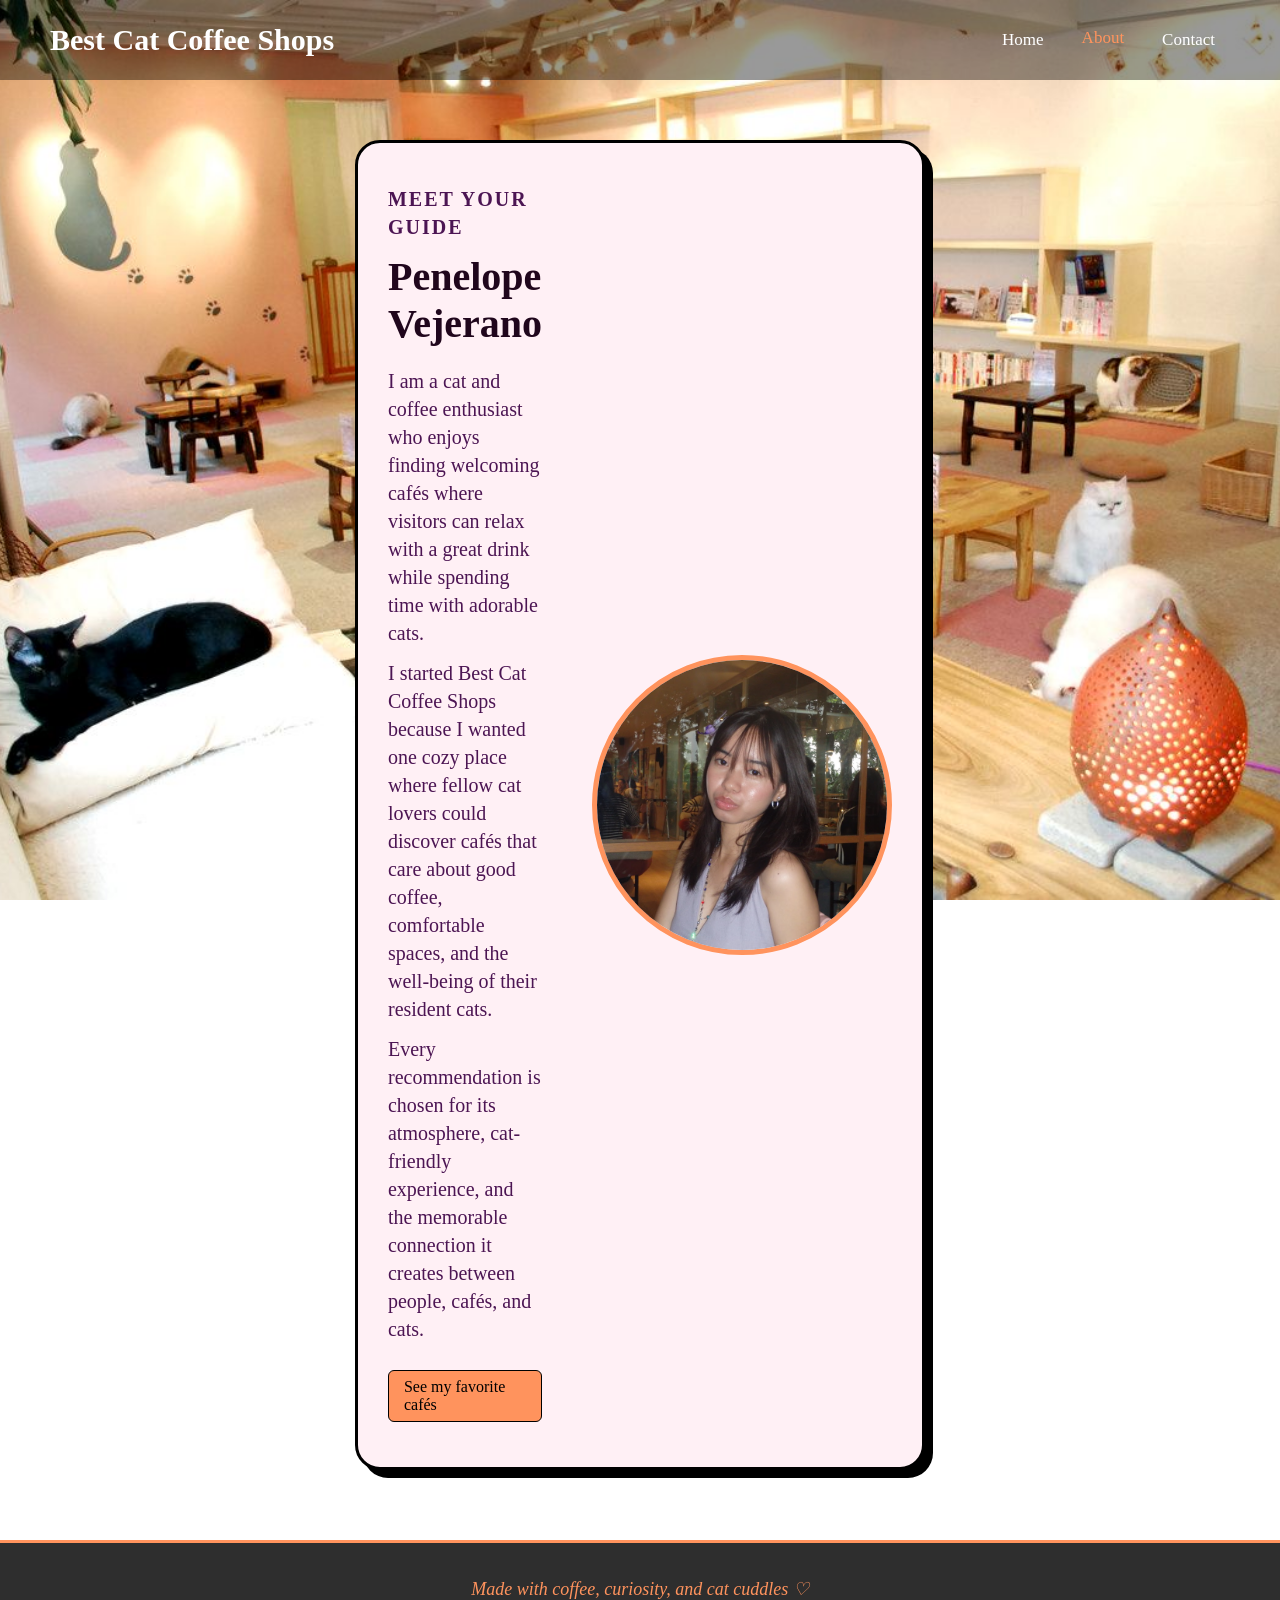
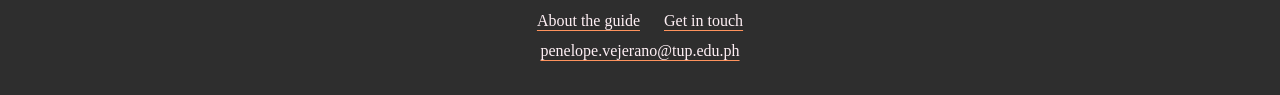
==== about.html @ e50bea82 "Sync all changes from the remote repository to the local repository. This commit includes the additi" ====
<!doctype html>
<html lang="en">
<head>
  <meta charset="UTF-8">
  <meta name="viewport" content="width=device-width, initial-scale=1.0">
  <title>About | Best Cat Coffee Shops</title>
  <link rel="stylesheet" href="style.css">
</head>

<body class="about-page">
  <header class="header">
    <h1 class="logo">Best Cat Coffee Shops</h1>
    <nav class="nav-buttons">
      <ul>
        <li><a href="index.html">Home</a></li>
        <li><a href="about.html" aria-current="page">About</a></li>
        <li><a href="contact.html">Contact</a></li>
      </ul>
    </nav>
  </header>

  <main class="page-content">
    <section class="owner-section about-card">
      <div class="about-copy">
        <p class="eyebrow">MEET YOUR GUIDE</p>
        <h2>Penelope Vejerano</h2>
        <p>
          I am a cat and coffee enthusiast who enjoys finding welcoming cafés
          where visitors can relax with a great drink while spending time with adorable cats.
        </p>
        <p>
          I started Best Cat Coffee Shops because I wanted one cozy place where fellow
          cat lovers could discover cafés that care about good coffee, comfortable spaces,
          and the well-being of their resident cats.
        </p>
        <p>
          Every recommendation is chosen for its atmosphere, cat-friendly experience,
          and the memorable connection it creates between people, cafés, and cats.
        </p>
        <a href="coffeeshops.html" class="recommendations-btn page-button">See my favorite cafés</a>
      </div>

      <img
        src="assets/pen.png"
        alt="Penelope Vejerano, the creator and curator of Best Cat Coffee Shops"
      >
    </section>
  </main>

  <footer class="site-footer">
    <p class="footer-note">Made with coffee, curiosity, and cat cuddles ♡</p>
    <div class="footer-links">
      <a href="about.html">About the guide</a>
      <a href="contact.html">Get in touch</a>
    </div>
    <p><a href="mailto:penelope.vejerano@tup.edu.ph">penelope.vejerano@tup.edu.ph</a></p>
  </footer>
</body>
</html>
---- style.css ----
/* ================================
   GENERAL
================================ */

* {
    box-sizing: border-box;
  }
  
  html {
    scroll-behavior: smooth;
  }
  
  body {
    background-image: url("assets/home.jpg");
    background-repeat: no-repeat;
    background-position: center;
    background-size: cover;
    background-attachment: fixed;
    color: #000000;
    font-family: Garamond, serif;
    text-align: center;
    margin: 0;
    min-height: 100vh;
  }

  html,
  body,
  button,
  a {
    cursor: url("assets/cat-paw-cursor.png?v=2") 8 8, auto !important;
  }
  
  /* ================================
     HEADER
  ================================ */
  
  .header {
    position: fixed;
    top: 0;
    left: 0;
    width: 100%;
    height: 80px;
    display: flex;
    justify-content: space-between;
    align-items: center;
    padding: 0 50px;
    background: rgba(0, 0, 0, 0.4);
    color: #fff;
    z-index: 1000;
  }
  
  .logo {
    font-size: 30px;
    font-weight: 600;
    margin: 0;
  }
  
  .nav-buttons {
    display: flex;
    align-items: center;
    gap: 8px;
  }

  .nav-buttons ul {
    display: flex;
    align-items: center;
    gap: 8px;
    padding: 0;
    margin: 0;
    list-style: none;
  }

  .nav-buttons a {
    display: inline-block;
    background: none;
    border: none;
    color: white;
    font-family: Garamond, serif;
    font-size: 17px;
    margin: 0 5px;
    padding: 7px 10px;
    text-decoration: none;
    cursor: pointer;
    transition: 0.3s;
  }

  .nav-buttons a:hover,
  .nav-buttons a[aria-current="page"] {
    color: #ff935d;
    transform: translateY(-2px);
  }

  .recommendations-btn {
    border: 1px solid #000000  !important;
    background: #ff935d !important;
    border-radius: 6px;
    padding: 7px 15px !important;
  }
  
  .recommendations-btn:hover {
    background: #fff;
    color: #000000 !important;
  }
  
  /* ================================
     OWNER PAGE
  ================================ */
  
  .owner-intro,
  .home-intro {
    min-height: 100vh;
    padding: 120px 5% 100px;
    display: flex;
    justify-content: space-between;
    align-items: center;
    gap: 7%;
  }

  .owner-copy {
    width: 51%;
  }
  
  .owner-intro h1,
  .home-intro h1 {
    color: #ff935d;
    text-shadow: 2px 2px #fff0f5;
    font-size: 80px;
    line-height: 1;
    text-align: left;
    margin: 0 0 20px;
  }
  
  .owner-copy > p {
    margin: 0;
    color: #000000;
    font-size: 22px;
    font-style: italic;
    max-width: 650px;
    line-height: 1.4;
    text-align: left;
  }

  .hero-link {
    display: block;
    width: fit-content;
    margin: 15px 0 0;
    color: #000000;
    font-size: 17px;
    text-decoration: none;
  }
  
  .owner-section {
    background-color: #fff0f5;
    border: 3px solid #000000;
    border-radius: 25px;
    padding: 30px 30px 45px;
    width: 100%;
    max-width: 42%;
    margin: 0;
    box-shadow: 8px 8px 0px #000000;
    flex: 0 1 42%;
  }
  
  .owner-section h2 {
    color: #20061c;
    font-size: 40px;
    margin-bottom: 20px;
  }
  
  .owner-section p {
    color: #4c1553;
    font-size: 20px;
    line-height: 1.4;
    margin: 12px 0;
  }
  
  .owner-section img {
    width: 300px;
    height: 300px;
    object-fit: cover;
    border-radius: 50%;
    border: 5px solid #ff935d;
    margin-top: 15px;
  }

  @media (max-width: 900px) {
    .owner-intro,
    .home-intro {
      min-height: 100vh;
      padding: 140px 5% 100px;
      flex-direction: column;
      justify-content: flex-start;
      gap: 35px;
    }

    .owner-copy {
      width: 100%;
    }

    .owner-section {
      width: 100%;
      max-width: 650px;
      margin: 0 auto;
      flex: none;
    }
  }

  /* ================================
     ABOUT, CONTACT & FOOTER
  ================================ */

  .page-content {
    min-height: calc(100vh - 180px);
    display: flex;
    align-items: center;
    justify-content: center;
    padding: 140px 5% 70px;
  }

  .about-card {
    width: min(980px, 100%);
    max-width: none;
    display: flex;
    align-items: center;
    gap: 50px;
    text-align: left;
  }

  .about-card .about-copy {
    flex: 1;
  }

  .about-card h2,
  .contact-card h2 {
    margin: 8px 0 20px;
  }

  .about-card img {
    flex: 0 0 300px;
  }

  .page-button {
    display: inline-block;
    color: #000000;
    margin-top: 15px;
    text-decoration: none;
  }

  .contact-card {
    width: min(720px, 100%);
    padding: 40px;
    background: #fff0f5;
    border: 3px solid #000000;
    border-radius: 25px;
    box-shadow: 8px 8px 0 #000000;
  }

  .contact-card h2 {
    color: #20061c;
    font-size: 48px;
  }

  .contact-card > p:not(.eyebrow) {
    color: #4c1553;
    font-size: 19px;
    line-height: 1.5;
  }

  .contact-list {
    display: grid;
    grid-template-columns: repeat(2, 1fr);
    gap: 14px;
    padding: 0;
    margin: 30px 0 0;
    list-style: none;
  }

  .contact-list li {
    padding: 18px;
    background: #ffd8c4;
    border: 2px solid #000000;
    border-radius: 16px;
  }

  .contact-list span {
    display: block;
    color: #4c1553;
    font-size: 13px;
    font-weight: 700;
    letter-spacing: 1px;
    margin-bottom: 7px;
    text-transform: uppercase;
  }

  .contact-list a {
    color: #a84219;
    font-weight: 700;
    overflow-wrap: anywhere;
  }

  .site-footer {
    padding: 28px 5%;
    color: #fff0f5;
    background: rgba(0, 0, 0, 0.82);
    border-top: 3px solid #ff935d;
  }

  .site-footer p {
    margin: 7px 0;
  }

  .footer-note {
    color: #ff935d;
    font-size: 18px;
    font-style: italic;
  }

  .footer-links {
    display: flex;
    justify-content: center;
    gap: 24px;
    margin: 12px 0;
  }

  .site-footer a {
    color: #fff0f5;
    text-decoration-color: #ff935d;
    text-underline-offset: 4px;
  }

  .site-footer a:hover {
    color: #ff935d;
  }

  @media (max-width: 700px) {
    .header {
      height: auto;
      min-height: 110px;
      flex-direction: column;
      justify-content: center;
      gap: 8px;
      padding: 12px;
    }

    .logo {
      font-size: 24px;
    }

    .nav-buttons ul {
      flex-wrap: wrap;
      justify-content: center;
    }

    .home-intro,
    .page-content {
      padding-top: 145px;
    }

    .home-intro h1 {
      font-size: clamp(52px, 16vw, 80px);
    }

    .about-card {
      flex-direction: column-reverse;
      gap: 20px;
      padding: 28px 22px 35px;
      text-align: center;
    }

    .about-card img {
      width: 220px;
      height: 220px;
      flex-basis: 220px;
    }

    .contact-card {
      padding: 30px 20px;
    }

    .contact-card h2 {
      font-size: 40px;
    }

    .contact-list {
      grid-template-columns: 1fr;
    }
  }

  /* ================================
     COFFEE SHOP RECOMMENDATIONS
  ================================ */

  .shops-page {
    background-image: url("assets/home.jpg");
    background-repeat: no-repeat;
    background-position: center;
    background-size: cover;
    background-attachment: fixed;
    color: #000000;
    text-align: center;
  }

  .shops-content {
    min-height: 100vh;
    padding: 145px 6% 70px;
    background: rgba(0, 0, 0, 0.18);
  }

  .shops-intro {
    max-width: 780px;
    margin: 0 auto 55px;
  }

  .eyebrow {
    color: #ff935d;
    font-family: Garamond, serif;
    font-size: 12px;
    font-weight: 700;
    letter-spacing: 2px;
    margin: 0 0 15px;
  }

  .shops-intro h1 {
    color: #ff935d;
    font-size: clamp(60px, 8vw, 100px);
    line-height: 0.9;
    letter-spacing: -2px;
    text-shadow: 2px 2px #fff0f5;
    margin: 0 0 30px;
  }

  .shops-intro > p:not(.eyebrow) {
    max-width: 650px;
    color: #fff0f5;
    font-size: 22px;
    line-height: 1.5;
    margin: 0 0 18px;
  }

  .shops-intro > span {
    color: #fff0f5;
    font-family: Garamond, serif;
    font-size: 12px;
    letter-spacing: 0.5px;
  }

  .location-grid {
    display: grid;
    grid-template-columns: repeat(3, 1fr);
    gap: 24px;
    max-width: 1400px;
    margin: 0 auto;
  }

  .location-card {
    color: inherit;
    font-family: inherit;
    text-align: center;
    text-decoration: none;
    background: #fff0f5;
    border: 3px solid #000000;
    border-radius: 25px;
    padding: 14px 14px 24px;
    overflow: hidden;
    box-shadow: 8px 8px 0 #000000;
    cursor: pointer;
    transition: transform 0.25s, box-shadow 0.25s;
  }

  .location-card:hover {
    transform: translateY(-4px);
    box-shadow: 10px 12px 0 #000000;
  }

  .card-image {
    height: 330px;
    position: relative;
    overflow: hidden;
    border-radius: 14px;
    background: #000000;
  }

  .card-image img {
    width: 100%;
    height: 100%;
    object-fit: cover;
    transition: transform 0.5s;
  }

  .location-card:hover .card-image img {
    transform: scale(1.04);
  }

  .rank,
  .card-tag {
    position: absolute;
    top: 14px;
    display: inline-flex;
    align-items: center;
    min-height: 30px;
    border-radius: 20px;
    font-family: Garamond, serif;
    font-size: 11px;
    font-weight: 700;
  }

  .rank {
    left: 14px;
    width: 30px;
    justify-content: center;
    background: #000000;
    color: white;
  }

  .card-tag {
    right: 14px;
    padding: 0 13px;
    background: #ff935d;
    color: #000000;
  }

  .card-copy {
    display: flex;
    justify-content: center;
    gap: 15px;
    align-items: flex-start;
    padding: 22px 8px 8px;
    position: relative;
    text-align: center;
  }

  .card-copy p {
    color: #b64f23;
    font-family: Garamond, serif;
    font-size: 10px;
    font-weight: 700;
    letter-spacing: 1.5px;
    margin: 0 0 7px;
  }

  .card-copy h2 {
    font-size: 30px;
    line-height: 1;
    margin: 0;
  }

  .card-arrow {
    position: absolute;
    right: 8px;
    color: #b64f23;
    font-family: Garamond, serif;
    font-size: 28px;
  }

  .card-summary {
    color: #000000;
    font-size: 16px;
    line-height: 1.5;
    margin: 8px 8px 0;
  }

  .visit-note {
    color: #fff0f5;
    font-family: Garamond, serif;
    font-size: 11px;
    margin: 28px 0 0;
    text-align: center;
  }

  /* LOCATION POP-UP MODALS */

  .location-modal {
    position: fixed;
    inset: 0;
    z-index: 2000;
    display: none;
    align-items: center;
    justify-content: center;
    padding: 35px;
  }

  .location-modal:target,
  .location-modal.open {
    display: flex;
  }

  .modal-backdrop {
    position: absolute;
    inset: 0;
    background: rgba(0, 0, 0, 0.72);
    border: 0;
    cursor: pointer;
  }

  .modal-panel {
    width: min(1180px, 95vw);
    height: min(720px, 90vh);
    max-height: 90vh;
    display: grid;
    grid-template-columns: 52% 48%;
    position: relative;
    z-index: 1;
    overflow: hidden;
    background: #fff0f5;
    border: 3px solid #000000;
    border-radius: 25px;
    box-shadow: 8px 8px 0 #000000;
  }

  .modal-close {
    width: 42px;
    height: 42px;
    position: absolute;
    top: 16px;
    right: 16px;
    z-index: 5;
    display: flex;
    align-items: center;
    justify-content: center;
    color: #000000;
    background: #ff935d;
    border: 2px solid #000000;
    border-radius: 50%;
    font-family: Garamond, serif;
    font-size: 28px;
    line-height: 1;
    text-decoration: none;
    cursor: pointer;
  }

  .photo-carousel {
    min-width: 0;
    position: relative;
    overflow: hidden;
    background: #000000;
  }

  .photo-carousel input {
    position: absolute;
    opacity: 0;
    pointer-events: none;
  }

  .carousel-slides {
    width: 300%;
    height: 100%;
    display: flex;
    transition: transform 0.45s ease;
  }

  .carousel-slides figure {
    width: 33.333%;
    height: 100%;
    flex: 0 0 33.333%;
    margin: 0;
  }

  .carousel-slides img {
    width: 100%;
    height: 100%;
    display: block;
    object-fit: cover;
  }

  .photo-carousel > img {
    width: 100%;
    height: 100%;
    display: block;
    object-fit: cover;
  }

  .photo-carousel input:nth-of-type(1):checked ~ .carousel-slides {
    transform: translateX(0);
  }

  .photo-carousel input:nth-of-type(2):checked ~ .carousel-slides {
    transform: translateX(-33.333%);
  }

  .photo-carousel input:nth-of-type(3):checked ~ .carousel-slides {
    transform: translateX(-66.666%);
  }

  .carousel-arrows {
    position: absolute;
    top: 50%;
    left: 18px;
    right: 18px;
    display: flex;
    justify-content: space-between;
    transform: translateY(-50%);
    pointer-events: none;
  }

  .carousel-arrows > div {
    display: none;
    justify-content: space-between;
  }

  .carousel-arrows label,
  .carousel-arrows button {
    width: 42px;
    height: 42px;
    display: flex;
    align-items: center;
    justify-content: center;
    color: white;
    background: rgba(0, 0, 0, 0.72);
    border: 2px solid rgba(255, 255, 255, 0.8);
    border-radius: 50%;
    font-family: Garamond, serif;
    font-size: 25px;
    font-weight: bold;
    cursor: pointer;
    transition: 0.2s;
    pointer-events: auto;
  }

  .carousel-arrows label:hover,
  .carousel-arrows button:hover {
    color: #000000;
    background: #ff935d;
    border-color: #ff935d;
  }

  .photo-carousel input:nth-of-type(1):checked ~ .carousel-arrows div:nth-child(1),
  .photo-carousel input:nth-of-type(2):checked ~ .carousel-arrows div:nth-child(2),
  .photo-carousel input:nth-of-type(3):checked ~ .carousel-arrows div:nth-child(3) {
    display: flex;
  }

  .modal-details {
    overflow-y: auto;
    padding: 55px 55px 45px;
    text-align: center;
  }

  .modal-details h2 {
    color: #000000;
    font-size: 52px;
    line-height: 0.95;
    margin: 0 45px 12px;
  }

  .modal-location {
    color: #4c1553;
    font-size: 16px;
    line-height: 1.4;
    margin: 0 0 25px;
  }

  .rating-row {
    display: flex;
    align-items: baseline;
    gap: 12px;
    justify-content: center;
    padding: 16px 0;
    border-top: 1px solid #000000;
    border-bottom: 1px solid #000000;
  }

  .rating-row strong {
    color: #b64f23;
    font-size: 21px;
  }

  .rating-row span {
    color: #4c1553;
    font-family: Garamond, serif;
    font-size: 11px;
  }

  .review-block {
    margin-top: 26px;
  }

  .review-block h3 {
    color: #000000;
    font-family: Garamond, serif;
    font-size: 12px;
    letter-spacing: 1.5px;
    text-transform: uppercase;
    margin: 0 0 10px;
  }

  .review-block p,
  .review-block blockquote {
    color: #4c1553;
    font-size: 17px;
    line-height: 1.55;
    margin: 0;
  }

  .review-block blockquote {
    padding-top: 12px;
    border-top: 3px solid #ff935d;
    font-style: italic;
  }

  .review-block a {
    display: inline-block;
    color: #a84219;
    font-family: Garamond, serif;
    font-size: 11px;
    font-weight: 700;
    margin-top: 12px;
  }

  .personal-review {
    padding: 20px;
    background: #ffd8c4;
    border: 2px solid #000000;
    border-radius: 18px;
  }

  .detail-chips {
    display: flex;
    flex-wrap: wrap;
    gap: 8px;
    justify-content: center;
    margin-top: 28px;
  }

  .detail-chips span {
    padding: 8px 12px;
    color: #000000;
    border: 1px solid #000000;
    border-radius: 20px;
    font-family: Garamond, serif;
    font-size: 10px;
  }

  @media (max-width: 1000px) {
    .location-grid {
      grid-template-columns: repeat(2, 1fr);
    }

    .modal-panel {
      grid-template-columns: 46% 54%;
    }

    .modal-details {
      padding: 50px 35px 40px;
    }
  }

  @media (max-width: 700px) {
    .shops-page .header {
      height: auto;
      min-height: 105px;
      flex-direction: column;
      justify-content: center;
      gap: 8px;
      padding: 12px;
    }

    .shops-page .logo {
      font-size: 24px;
    }

    .shops-page .nav-buttons {
      flex-wrap: wrap;
      justify-content: center;
    }

    .shops-content {
      padding: 155px 5% 55px;
    }

    .shops-intro h1 {
      font-size: 58px;
      letter-spacing: -2px;
    }

    .location-grid {
      grid-template-columns: 1fr;
    }

    .card-image {
      height: 280px;
    }

    .location-modal {
      align-items: flex-start;
      padding: 18px;
      overflow-y: auto;
    }

    .modal-panel {
      width: 100%;
      height: auto;
      max-height: none;
      grid-template-columns: 1fr;
      margin: auto 0;
    }

    .photo-carousel {
      height: 360px;
    }

    .modal-details {
      overflow: visible;
      padding: 40px 25px 35px;
    }

    .modal-details h2 {
      font-size: 42px;
    }
  }
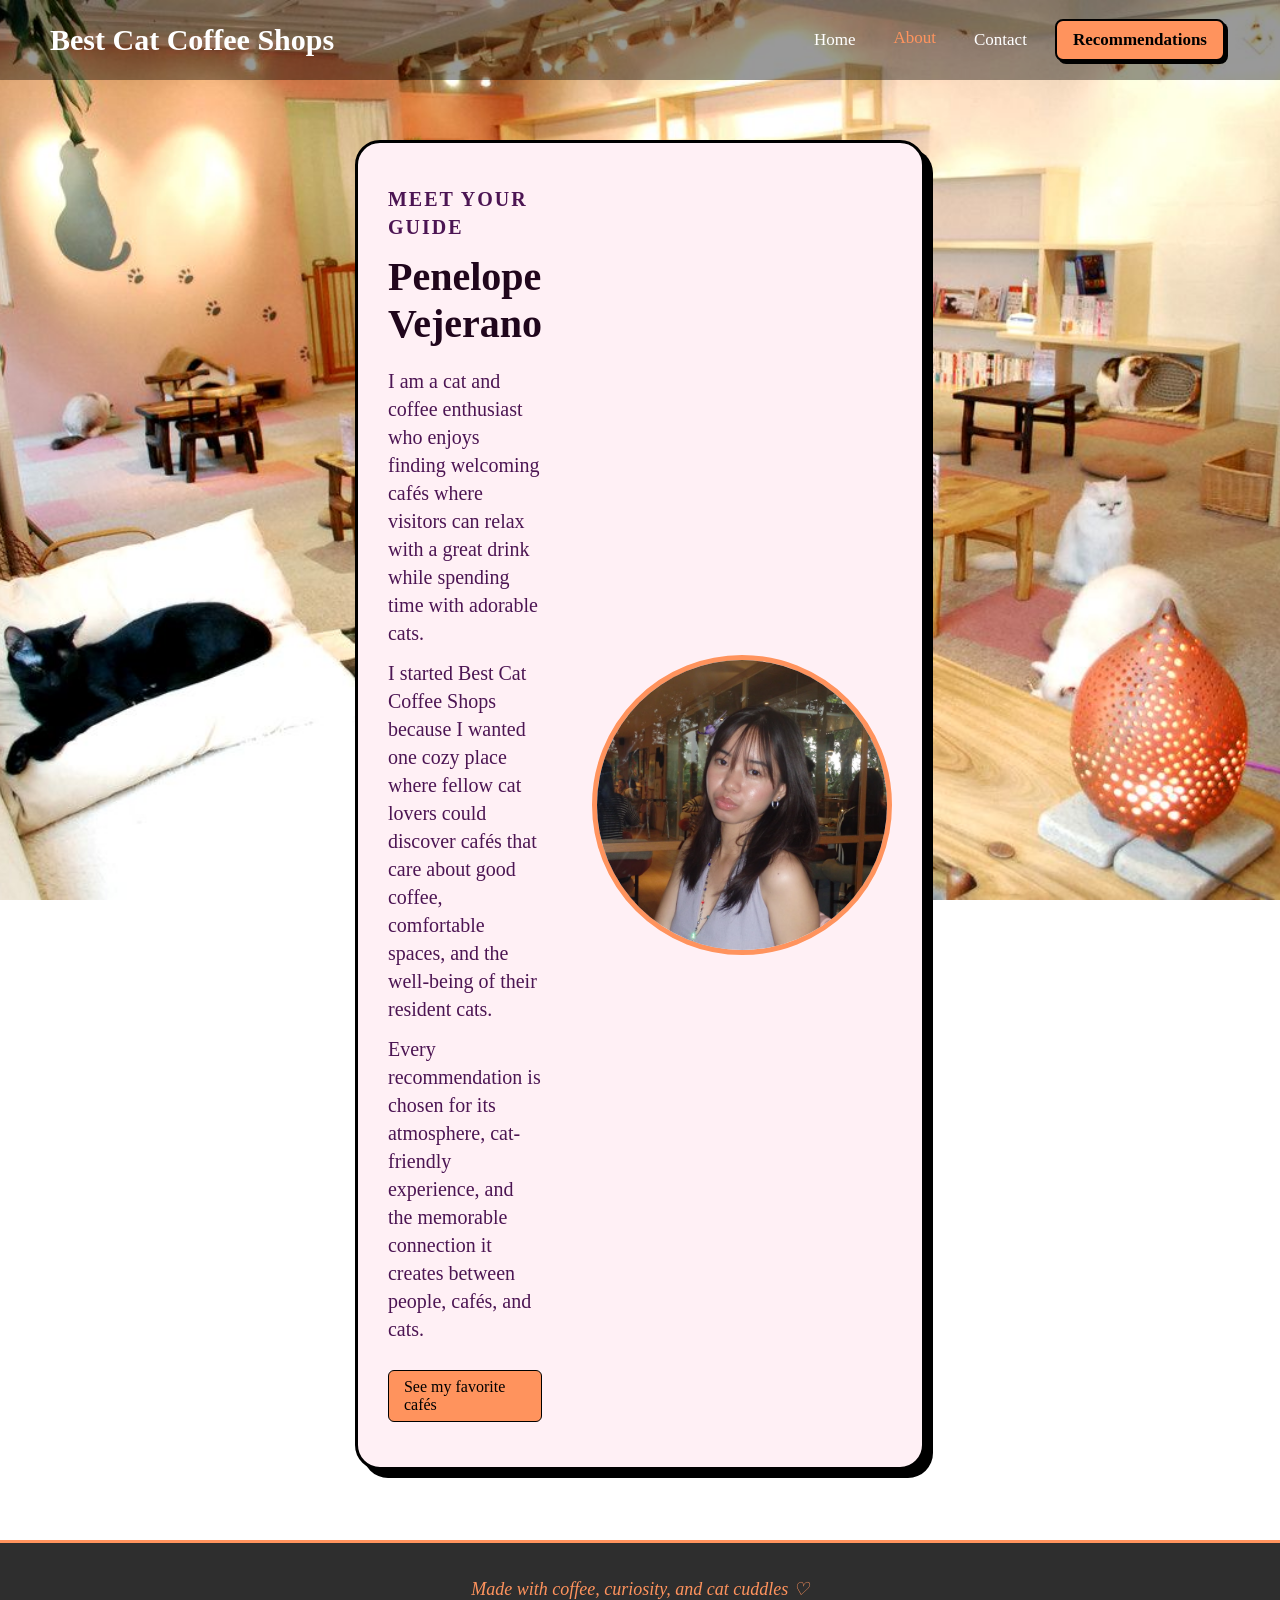
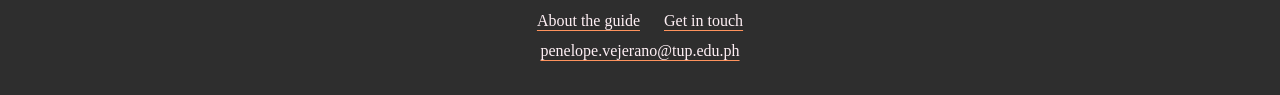
==== commit 84d07fa3: "Sync all changes from the main branch to the current branch. This includes updates to HTML files, ad" ====
--- a/about.html
+++ b/about.html
@@ -4,7 +4,7 @@
   <meta charset="UTF-8">
   <meta name="viewport" content="width=device-width, initial-scale=1.0">
   <title>About | Best Cat Coffee Shops</title>
-  <link rel="stylesheet" href="style.css">
+  <link rel="stylesheet" href="style.css?v=5">
 </head>
 
 <body class="about-page">
@@ -15,6 +15,7 @@
         <li><a href="index.html">Home</a></li>
         <li><a href="about.html" aria-current="page">About</a></li>
         <li><a href="contact.html">Contact</a></li>
+        <li><a class="recommendations-nav" href="coffeeshops.html">Recommendations</a></li>
       </ul>
     </nav>
   </header>
--- a/style.css
+++ b/style.css
@@ -87,6 +87,23 @@
   .nav-buttons a:hover,
   .nav-buttons a[aria-current="page"] {
     color: #ff935d;
+    transform: translateY(-2px);
+  }
+
+  .nav-buttons a.recommendations-nav {
+    padding: 9px 16px;
+    color: #000000;
+    background: #ff935d;
+    border: 2px solid #000000;
+    border-radius: 8px;
+    font-weight: 700;
+    box-shadow: 3px 3px 0 #000000;
+  }
+
+  .nav-buttons a.recommendations-nav:hover,
+  .nav-buttons a.recommendations-nav[aria-current="page"] {
+    color: #000000;
+    background: #ffffff;
     transform: translateY(-2px);
   }
 
@@ -456,7 +473,6 @@
     color: inherit;
     font-family: inherit;
     text-align: center;
-    text-decoration: none;
     background: #fff0f5;
     border: 3px solid #000000;
     border-radius: 25px;
@@ -467,6 +483,16 @@
     transition: transform 0.25s, box-shadow 0.25s;
   }
 
+  .card-modal-trigger {
+    width: 100%;
+    padding: 0;
+    color: inherit;
+    background: transparent;
+    border: 0;
+    font: inherit;
+    cursor: pointer;
+  }
+
   .location-card:hover {
     transform: translateY(-4px);
     box-shadow: 10px 12px 0 #000000;
@@ -559,12 +585,137 @@
     margin: 8px 8px 0;
   }
 
+  .view-details {
+    display: inline-block;
+    margin-top: 18px;
+    padding: 9px 18px;
+    color: #000000;
+    background: #ff935d;
+    border: 2px solid #000000;
+    border-radius: 20px;
+    font-size: 14px;
+    font-weight: 700;
+    text-decoration: none;
+    transition: 0.2s;
+  }
+
+  .view-details:hover {
+    color: #000000;
+    background: #ffffff;
+    transform: translateY(-2px);
+  }
+
   .visit-note {
     color: #fff0f5;
     font-family: Garamond, serif;
     font-size: 11px;
     margin: 28px 0 0;
     text-align: center;
+  }
+
+  /* PLACE DETAIL PAGES */
+
+  .place-page {
+    background-image:
+      linear-gradient(rgba(0, 0, 0, 0.34), rgba(0, 0, 0, 0.34)),
+      url("assets/home.jpg");
+  }
+
+  .place-content {
+    padding: 130px 5% 70px;
+  }
+
+  .place-article {
+    width: min(1050px, 100%);
+    margin: 0 auto;
+    overflow: hidden;
+    background: #fff0f5;
+    border: 3px solid #000000;
+    border-radius: 25px;
+    box-shadow: 8px 8px 0 #000000;
+  }
+
+  .place-hero {
+    width: 100%;
+    height: min(520px, 58vw);
+    min-height: 300px;
+    display: block;
+    object-fit: cover;
+  }
+
+  .place-copy {
+    padding: 45px 7% 55px;
+    text-align: left;
+  }
+
+  .place-copy h1 {
+    color: #20061c;
+    font-size: clamp(48px, 7vw, 78px);
+    line-height: 0.95;
+    margin: 0 0 24px;
+  }
+
+  .place-description {
+    color: #4c1553;
+    font-size: 19px;
+    line-height: 1.65;
+  }
+
+  .place-details {
+    width: 100%;
+    margin-top: 35px;
+    border-collapse: collapse;
+    font-size: 17px;
+  }
+
+  .place-details caption {
+    color: #20061c;
+    font-size: 28px;
+    font-weight: 700;
+    margin-bottom: 14px;
+    text-align: left;
+  }
+
+  .place-details th,
+  .place-details td {
+    padding: 14px 16px;
+    border: 2px solid #000000;
+    vertical-align: top;
+  }
+
+  .place-details th {
+    width: 30%;
+    color: #000000;
+    background: #ff935d;
+    text-align: left;
+  }
+
+  .place-details td {
+    color: #4c1553;
+    background: #ffffff;
+  }
+
+  .back-to-guide {
+    display: inline-block;
+    margin-top: 28px;
+    color: #a84219;
+    font-weight: 700;
+  }
+
+  @media (max-width: 600px) {
+    .place-copy {
+      padding: 32px 22px 40px;
+    }
+
+    .place-details th,
+    .place-details td {
+      display: block;
+      width: 100%;
+    }
+
+    .place-details td {
+      border-top: 0;
+    }
   }
 
   /* LOCATION POP-UP MODALS */
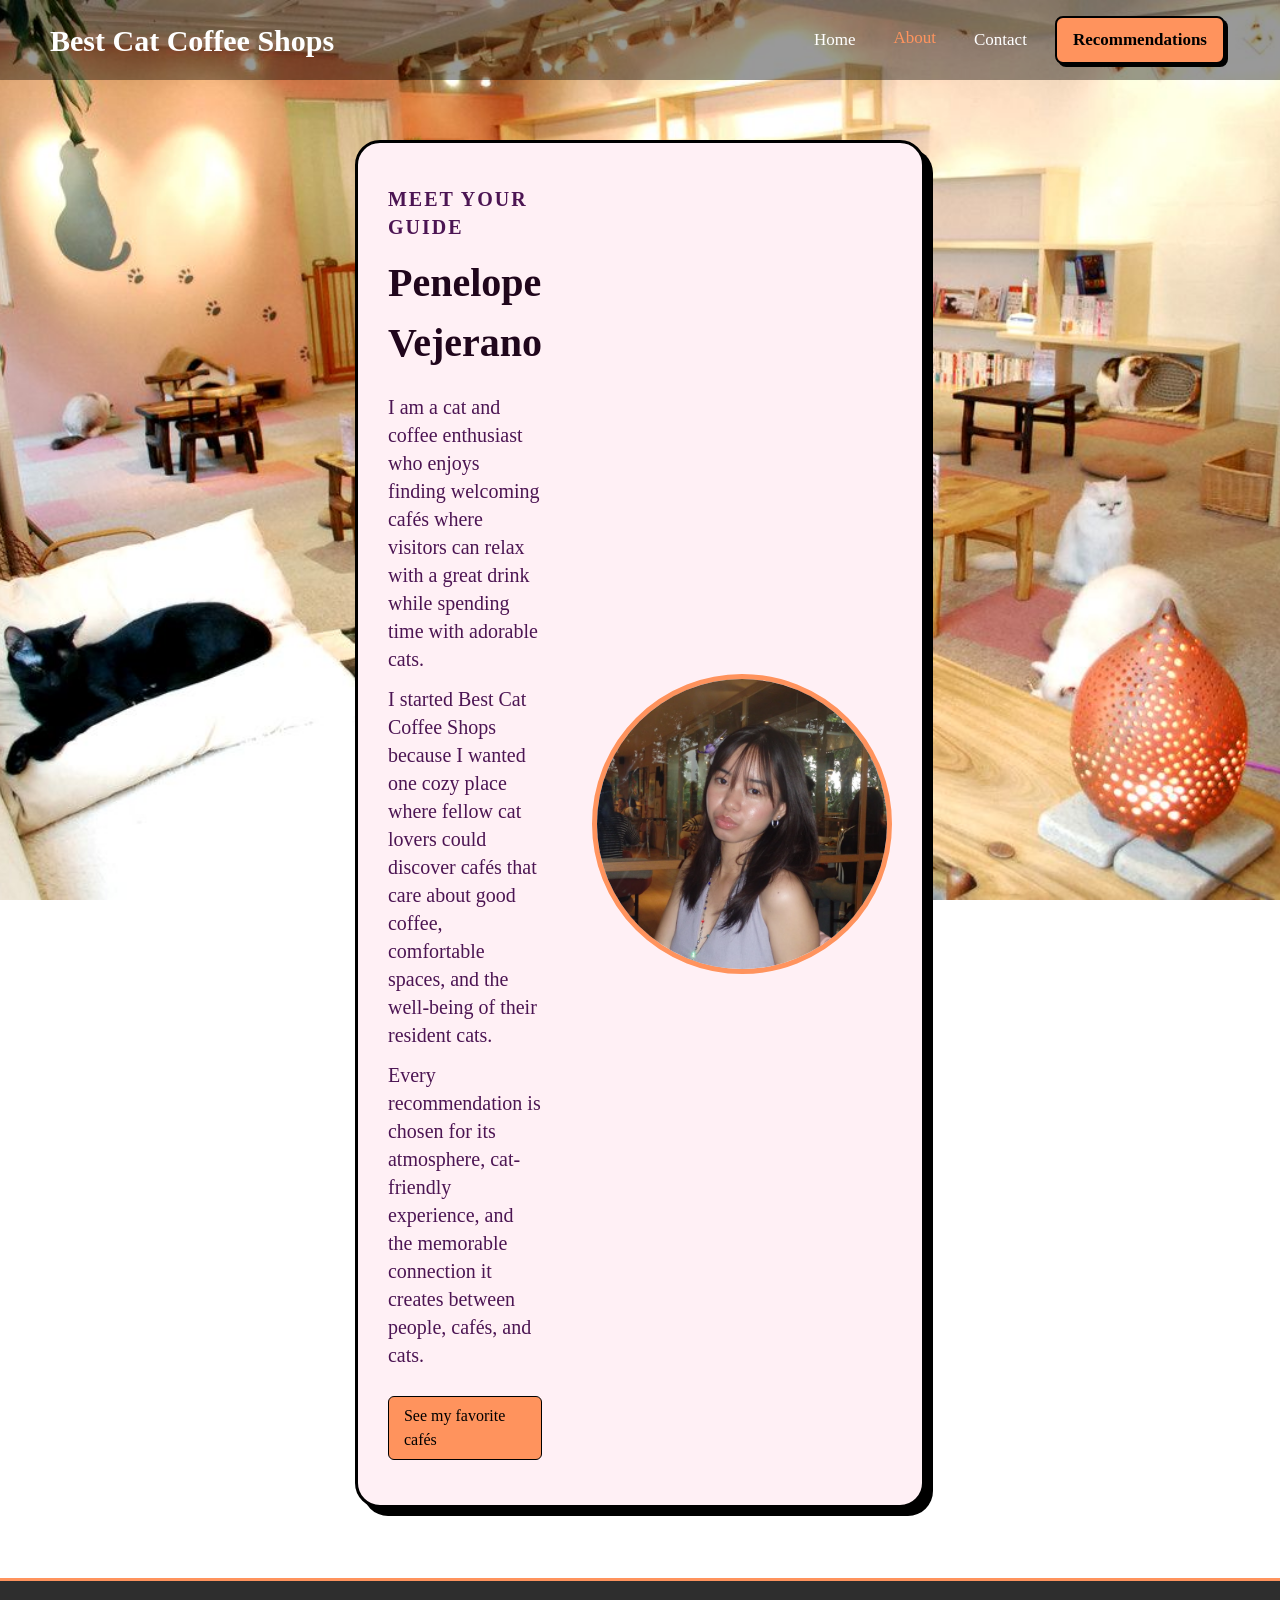
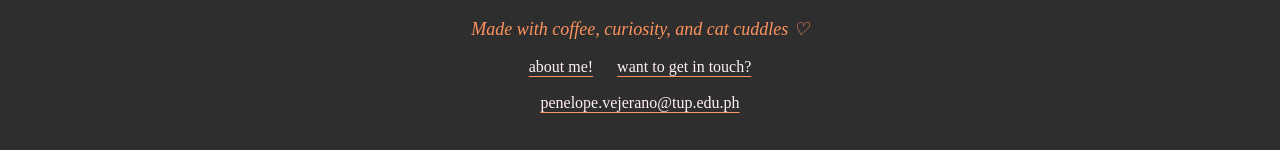
==== commit 7a12c526: "Standardize guide styling and footers" ====
--- a/about.html
+++ b/about.html
@@ -4,7 +4,7 @@
   <meta charset="UTF-8">
   <meta name="viewport" content="width=device-width, initial-scale=1.0">
   <title>About | Best Cat Coffee Shops</title>
-  <link rel="stylesheet" href="style.css?v=5">
+  <link rel="stylesheet" href="style.css">
 </head>
 
 <body class="about-page">
@@ -51,8 +51,8 @@
   <footer class="site-footer">
     <p class="footer-note">Made with coffee, curiosity, and cat cuddles ♡</p>
     <div class="footer-links">
-      <a href="about.html">About the guide</a>
-      <a href="contact.html">Get in touch</a>
+      <a href="about.html">about me!</a>
+      <a href="contact.html">want to get in touch?</a>
     </div>
     <p><a href="mailto:penelope.vejerano@tup.edu.ph">penelope.vejerano@tup.edu.ph</a></p>
   </footer>
--- a/style.css
+++ b/style.css
@@ -1,5 +1,17 @@
 /* ================================
-   GENERAL
+  VARIABLES
+================================ */
+
+:root {
+   --brand-color: #ff935d;
+   --dark-ink: #000000;
+   --muted-grey: #6b6260;
+   --light-background: #fff0f5;
+   --soft-accent: #ffd8c4;
+  }
+
+/* ================================
+  BASE STYLES
 ================================ */
 
 * {
@@ -16,8 +28,9 @@
     background-position: center;
     background-size: cover;
     background-attachment: fixed;
-    color: #000000;
-    font-family: Garamond, serif;
+    color: var(--dark-ink);
+    font-family: Garamond, serif;
+    line-height: 1.5;
     text-align: center;
     margin: 0;
     min-height: 100vh;
@@ -30,9 +43,9 @@
     cursor: url("assets/cat-paw-cursor.png?v=2") 8 8, auto !important;
   }
   
-  /* ================================
-     HEADER
-  ================================ */
+    /* ================================
+      LAYOUT REGIONS: HEADER AND NAV
+    ================================ */
   
   .header {
     position: fixed;
@@ -70,6 +83,10 @@
     list-style: none;
   }
 
+  .nav-buttons li {
+    display: inline-block;
+  }
+
   .nav-buttons a {
     display: inline-block;
     background: none;
@@ -86,42 +103,42 @@
 
   .nav-buttons a:hover,
   .nav-buttons a[aria-current="page"] {
-    color: #ff935d;
+    color: var(--brand-color);
     transform: translateY(-2px);
   }
 
   .nav-buttons a.recommendations-nav {
     padding: 9px 16px;
-    color: #000000;
-    background: #ff935d;
-    border: 2px solid #000000;
+    color: var(--dark-ink);
+    background: var(--brand-color);
+    border: 2px solid var(--dark-ink);
     border-radius: 8px;
     font-weight: 700;
-    box-shadow: 3px 3px 0 #000000;
+    box-shadow: 3px 3px 0 var(--dark-ink);
   }
 
   .nav-buttons a.recommendations-nav:hover,
   .nav-buttons a.recommendations-nav[aria-current="page"] {
-    color: #000000;
+    color: var(--dark-ink);
     background: #ffffff;
     transform: translateY(-2px);
   }
 
   .recommendations-btn {
     border: 1px solid #000000  !important;
-    background: #ff935d !important;
+    background: var(--brand-color) !important;
     border-radius: 6px;
     padding: 7px 15px !important;
   }
   
   .recommendations-btn:hover {
     background: #fff;
-    color: #000000 !important;
-  }
-  
-  /* ================================
-     OWNER PAGE
-  ================================ */
+    color: var(--dark-ink) !important;
+  }
+  
+    /* ================================
+      LAYOUT REGIONS: MAIN CONTENT
+    ================================ */
   
   .owner-intro,
   .home-intro {
@@ -139,7 +156,7 @@
   
   .owner-intro h1,
   .home-intro h1 {
-    color: #ff935d;
+    color: var(--brand-color);
     text-shadow: 2px 2px #fff0f5;
     font-size: 80px;
     line-height: 1;
@@ -149,7 +166,7 @@
   
   .owner-copy > p {
     margin: 0;
-    color: #000000;
+    color: var(--dark-ink);
     font-size: 22px;
     font-style: italic;
     max-width: 650px;
@@ -167,14 +184,14 @@
   }
   
   .owner-section {
-    background-color: #fff0f5;
-    border: 3px solid #000000;
+    background-color: var(--light-background);
+    border: 3px solid var(--dark-ink);
     border-radius: 25px;
     padding: 30px 30px 45px;
     width: 100%;
     max-width: 42%;
     margin: 0;
-    box-shadow: 8px 8px 0px #000000;
+    box-shadow: 8px 8px 0px var(--dark-ink);
     flex: 0 1 42%;
   }
   
@@ -222,9 +239,9 @@
     }
   }
 
-  /* ================================
-     ABOUT, CONTACT & FOOTER
-  ================================ */
+    /* ================================
+      COMPONENTS: CARDS AND FORMS
+    ================================ */
 
   .page-content {
     min-height: calc(100vh - 180px);
@@ -264,7 +281,7 @@
   }
 
   .contact-card {
-    width: min(720px, 100%);
+    width: min(820px, 100%);
     padding: 40px;
     background: #fff0f5;
     border: 3px solid #000000;
@@ -315,7 +332,117 @@
     overflow-wrap: anywhere;
   }
 
-  .site-footer {
+  .contact-form,
+  .suggest-form {
+    margin-top: 36px;
+    text-align: left;
+  }
+
+  .contact-form fieldset,
+  .suggest-form fieldset {
+    padding: 22px;
+    margin: 0 0 22px;
+    border: 2px solid #000000;
+    border-radius: 16px;
+  }
+
+  .contact-form legend,
+  .suggest-form legend {
+    padding: 0 9px;
+    color: #20061c;
+    font-size: 19px;
+    font-weight: 700;
+  }
+
+  .form-field {
+    margin-bottom: 18px;
+  }
+
+  .form-field:last-child {
+    margin-bottom: 0;
+  }
+
+  .form-field label {
+    display: block;
+    margin-bottom: 7px;
+    color: #4c1553;
+    font-weight: 700;
+  }
+
+  .form-field input,
+  .form-field select,
+  .form-field textarea {
+    width: 100%;
+    padding: 11px 12px;
+    color: #20061c;
+    background: #ffffff;
+    border: 2px solid #000000;
+    border-radius: 8px;
+    font: inherit;
+  }
+
+  .form-field textarea {
+    resize: vertical;
+  }
+
+  .choice-list {
+    display: flex;
+    flex-wrap: wrap;
+    gap: 12px;
+  }
+
+  .choice {
+    display: flex;
+    align-items: center;
+    gap: 7px;
+    padding: 10px 13px;
+    background: #ffd8c4;
+    border: 1px solid #000000;
+    border-radius: 20px;
+  }
+
+  .choice input {
+    width: 18px;
+    height: 18px;
+    margin: 0;
+    accent-color: #a84219;
+  }
+
+  .choice label {
+    font-weight: 700;
+  }
+
+  .submit-suggestion {
+    padding: 11px 22px;
+    color: #000000;
+    background: #ff935d;
+    border: 2px solid #000000;
+    border-radius: 9px;
+    box-shadow: 3px 3px 0 #000000;
+    font: inherit;
+    font-weight: 700;
+    cursor: pointer;
+  }
+
+  .submit-suggestion:hover {
+    background: #ffffff;
+    transform: translateY(-2px);
+  }
+
+  .form-field input:focus-visible,
+  .form-field select:focus-visible,
+  .form-field textarea:focus-visible,
+  .choice input:focus-visible,
+  .submit-suggestion:focus-visible {
+    outline: 4px solid #a84219;
+    outline-offset: 3px;
+  }
+
+    /* ================================
+      LAYOUT REGION: FOOTER
+    ================================ */
+
+    .site-footer {
     padding: 28px 5%;
     color: #fff0f5;
     background: rgba(0, 0, 0, 0.82);
@@ -403,9 +530,9 @@
     }
   }
 
-  /* ================================
-     COFFEE SHOP RECOMMENDATIONS
-  ================================ */
+    /* ================================
+      COMPONENTS: PLACE ENTRY CARDS
+    ================================ */
 
   .shops-page {
     background-image: url("assets/home.jpg");
@@ -461,6 +588,25 @@
     letter-spacing: 0.5px;
   }
 
+  .suggest-link {
+    display: block;
+    width: fit-content;
+    margin: 24px auto 0;
+    padding: 10px 18px;
+    color: #000000;
+    background: #ff935d;
+    border: 2px solid #000000;
+    border-radius: 20px;
+    box-shadow: 3px 3px 0 #000000;
+    font-weight: 700;
+    text-decoration: none;
+  }
+
+  .suggest-link:hover {
+    background: #ffffff;
+    transform: translateY(-2px);
+  }
+
   .location-grid {
     display: grid;
     grid-template-columns: repeat(3, 1fr);
@@ -473,12 +619,12 @@
     color: inherit;
     font-family: inherit;
     text-align: center;
-    background: #fff0f5;
-    border: 3px solid #000000;
+    background: var(--light-background);
+    border: 3px solid var(--dark-ink);
     border-radius: 25px;
     padding: 14px 14px 24px;
     overflow: hidden;
-    box-shadow: 8px 8px 0 #000000;
+    box-shadow: 8px 8px 0 var(--dark-ink);
     cursor: pointer;
     transition: transform 0.25s, box-shadow 0.25s;
   }
@@ -621,6 +767,34 @@
       url("assets/home.jpg");
   }
 
+  .suggest-content {
+    min-height: 100vh;
+    padding: 130px 5% 70px;
+  }
+
+  .suggest-card {
+    width: min(760px, 100%);
+    margin: 0 auto;
+    padding: 42px;
+    background: #fff0f5;
+    border: 3px solid #000000;
+    border-radius: 25px;
+    box-shadow: 8px 8px 0 #000000;
+  }
+
+  .suggest-card h1 {
+    color: #20061c;
+    font-size: clamp(45px, 7vw, 68px);
+    line-height: 1;
+    margin: 8px 0 18px;
+  }
+
+  .form-intro {
+    color: #4c1553;
+    font-size: 18px;
+    line-height: 1.5;
+  }
+
   .place-content {
     padding: 130px 5% 70px;
   }
@@ -669,7 +843,7 @@
   }
 
   .place-details caption {
-    color: #20061c;
+    color: var(--muted-grey);
     font-size: 28px;
     font-weight: 700;
     margin-bottom: 14px;
@@ -703,6 +877,15 @@
   }
 
   @media (max-width: 600px) {
+    .suggest-card {
+      padding: 30px 20px;
+    }
+
+    .choice-list {
+      flex-direction: column;
+      align-items: stretch;
+    }
+
     .place-copy {
       padding: 32px 22px 40px;
     }
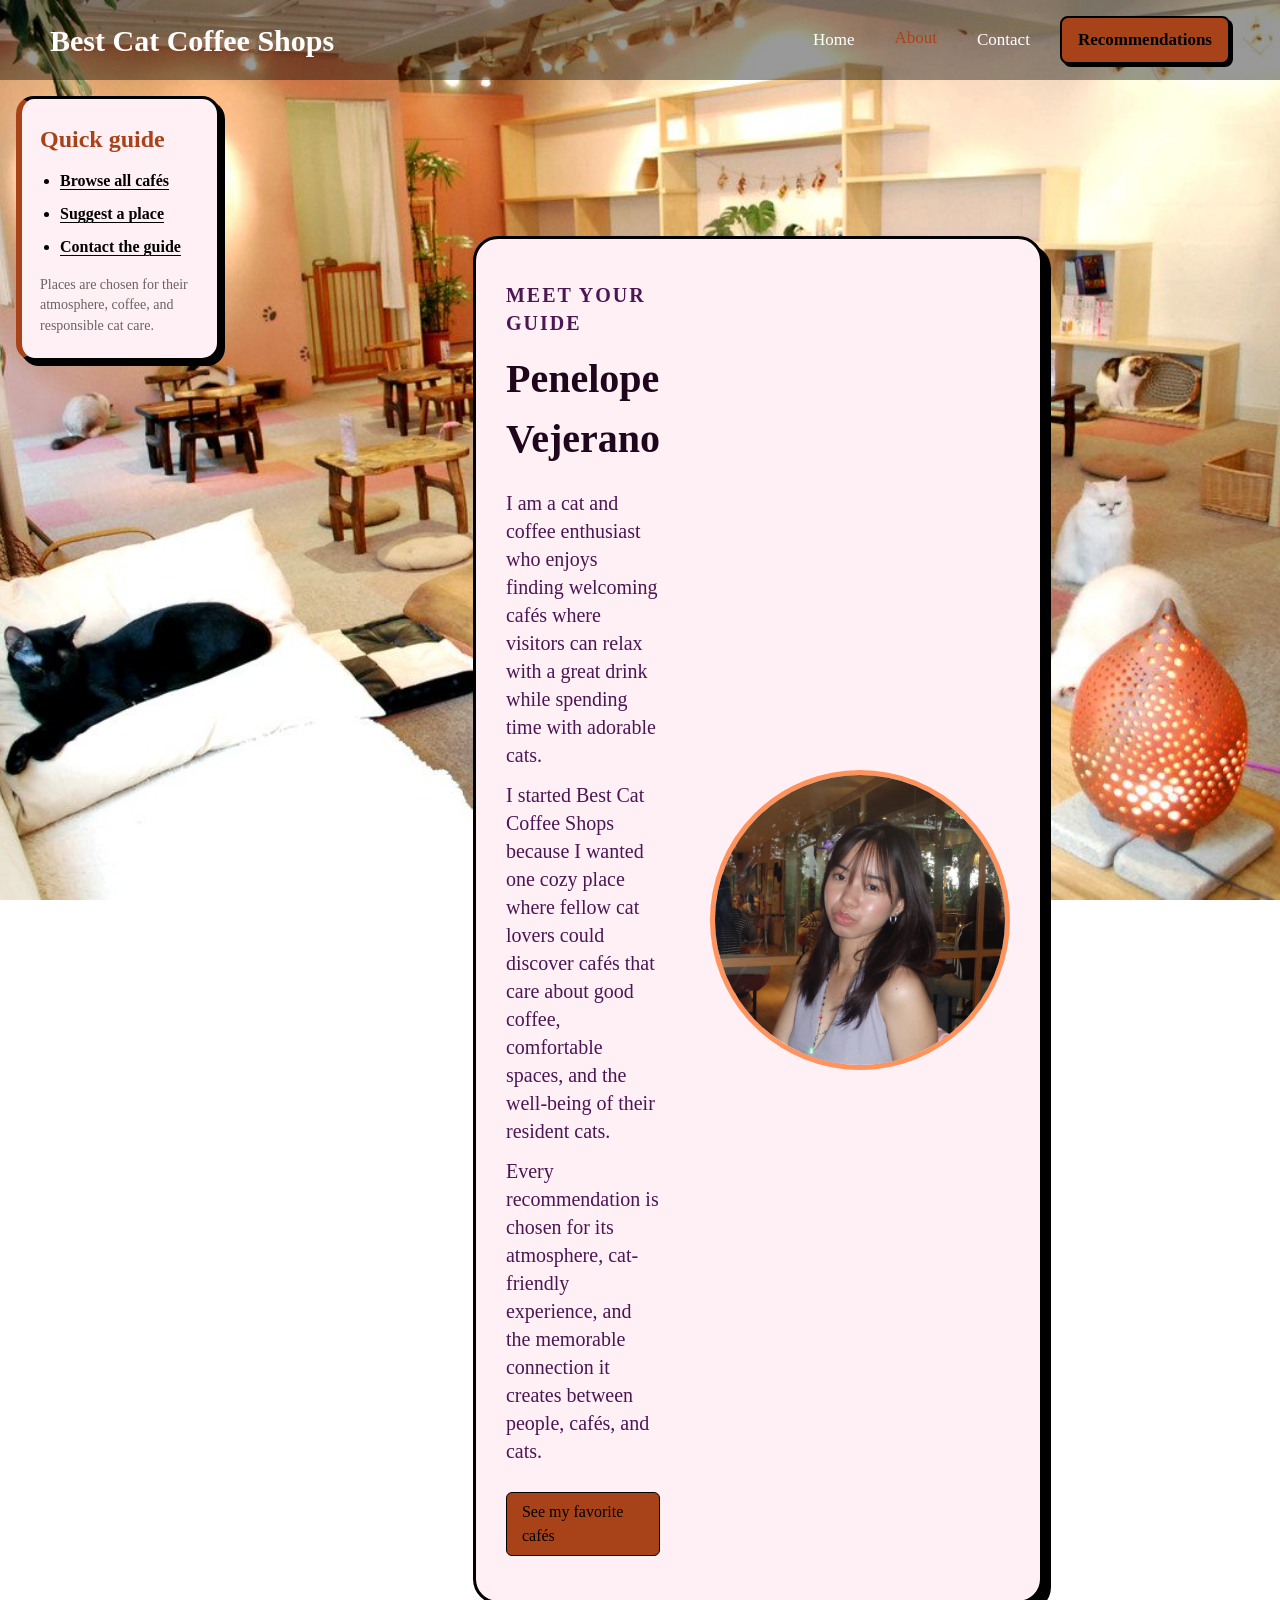
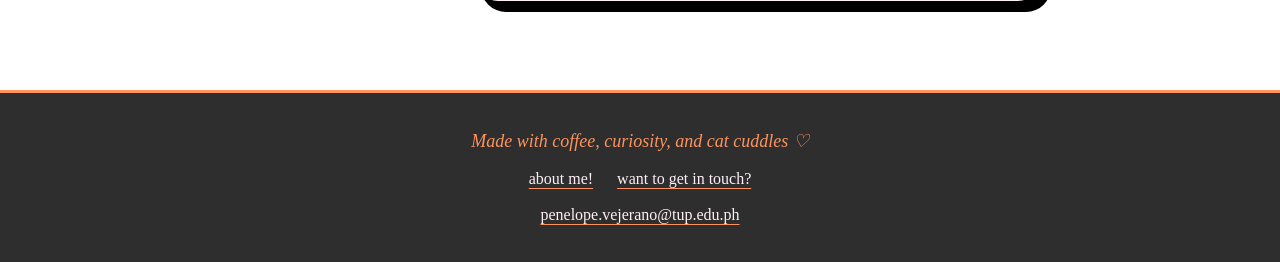
==== commit dcb4c439: "Sync all changes from the main branch to the current branch. This includes updates to HTML files, CS" ====
--- a/about.html
+++ b/about.html
@@ -7,7 +7,7 @@
   <link rel="stylesheet" href="style.css">
 </head>
 
-<body class="about-page">
+<body class="about-page page">
   <header class="header">
     <h1 class="logo">Best Cat Coffee Shops</h1>
     <nav class="nav-buttons">
@@ -19,6 +19,16 @@
       </ul>
     </nav>
   </header>
+
+  <aside class="guide-sidebar">
+    <h2>Quick guide</h2>
+    <ul>
+      <li><a href="coffeeshops.html">Browse all cafés</a></li>
+      <li><a href="places/suggest-a-place.html">Suggest a place</a></li>
+      <li><a href="contact.html">Contact the guide</a></li>
+    </ul>
+    <p>Places are chosen for their atmosphere, coffee, and responsible cat care.</p>
+  </aside>
 
   <main class="page-content">
     <section class="owner-section about-card">
--- a/style.css
+++ b/style.css
@@ -3,7 +3,7 @@
 ================================ */
 
 :root {
-   --brand-color: #ff935d;
+  --brand-color: #a84219;
    --dark-ink: #000000;
    --muted-grey: #6b6260;
    --light-background: #fff0f5;
@@ -36,6 +36,34 @@
     min-height: 100vh;
   }
 
+  .page {
+    display: grid;
+    grid-template-columns: 220px minmax(0, 1fr);
+    grid-template-areas:
+      "masthead masthead"
+      "side main"
+      "foot foot";
+    gap: 16px;
+    min-height: 100vh;
+  }
+
+  .page > .header {
+    grid-area: masthead;
+  }
+
+  .page > .guide-sidebar {
+    grid-area: side;
+  }
+
+  .page > main {
+    grid-area: main;
+    min-width: 0;
+  }
+
+  .page > .site-footer {
+    grid-area: foot;
+  }
+
   html,
   body,
   button,
@@ -48,7 +76,7 @@
     ================================ */
   
   .header {
-    position: fixed;
+    position: sticky;
     top: 0;
     left: 0;
     width: 100%;
@@ -61,6 +89,51 @@
     color: #fff;
     z-index: 1000;
   }
+
+  .guide-sidebar {
+    align-self: start;
+    position: sticky;
+    top: 96px;
+    margin-left: 16px;
+    padding: 22px 18px;
+    color: var(--dark-ink);
+    background: var(--light-background);
+    border: 3px solid var(--dark-ink);
+    border-left: 6px solid var(--brand-color);
+    border-radius: 18px;
+    box-shadow: 5px 5px 0 var(--dark-ink);
+    text-align: left;
+  }
+
+  .guide-sidebar h2 {
+    margin: 0 0 12px;
+    color: var(--brand-color);
+    font-size: 24px;
+  }
+
+  .guide-sidebar ul {
+    display: grid;
+    gap: 9px;
+    padding-left: 20px;
+    margin: 0 0 16px;
+  }
+
+  .guide-sidebar a {
+    color: var(--dark-ink);
+    font-weight: 700;
+    text-underline-offset: 3px;
+  }
+
+  .guide-sidebar a:hover {
+    color: var(--brand-color);
+  }
+
+  .guide-sidebar p {
+    margin: 0;
+    color: var(--muted-grey);
+    font-size: 14px;
+    line-height: 1.45;
+  }
   
   .logo {
     font-size: 30px;
@@ -71,20 +144,15 @@
   .nav-buttons {
     display: flex;
     align-items: center;
-    gap: 8px;
   }
 
   .nav-buttons ul {
     display: flex;
     align-items: center;
-    gap: 8px;
+    gap: 20px;
     padding: 0;
     margin: 0;
     list-style: none;
-  }
-
-  .nav-buttons li {
-    display: inline-block;
   }
 
   .nav-buttons a {
@@ -94,7 +162,6 @@
     color: white;
     font-family: Garamond, serif;
     font-size: 17px;
-    margin: 0 5px;
     padding: 7px 10px;
     text-decoration: none;
     cursor: pointer;
@@ -342,14 +409,14 @@
   .suggest-form fieldset {
     padding: 22px;
     margin: 0 0 22px;
-    border: 2px solid #000000;
+    border: 2px solid var(--dark-ink);
     border-radius: 16px;
   }
 
   .contact-form legend,
   .suggest-form legend {
     padding: 0 9px;
-    color: #20061c;
+    color: var(--brand-color);
     font-size: 19px;
     font-weight: 700;
   }
@@ -374,9 +441,9 @@
   .form-field textarea {
     width: 100%;
     padding: 11px 12px;
-    color: #20061c;
+    color: var(--dark-ink);
     background: #ffffff;
-    border: 2px solid #000000;
+    border: 2px solid var(--dark-ink);
     border-radius: 8px;
     font: inherit;
   }
@@ -414,11 +481,11 @@
 
   .submit-suggestion {
     padding: 11px 22px;
-    color: #000000;
-    background: #ff935d;
-    border: 2px solid #000000;
+    color: var(--dark-ink);
+    background: var(--brand-color);
+    border: 0;
     border-radius: 9px;
-    box-shadow: 3px 3px 0 #000000;
+    box-shadow: 3px 3px 0 var(--dark-ink);
     font: inherit;
     font-weight: 700;
     cursor: pointer;
@@ -429,13 +496,13 @@
     transform: translateY(-2px);
   }
 
-  .form-field input:focus-visible,
-  .form-field select:focus-visible,
-  .form-field textarea:focus-visible,
+  .form-field input:focus,
+  .form-field select:focus,
+  .form-field textarea:focus,
   .choice input:focus-visible,
   .submit-suggestion:focus-visible {
-    outline: 4px solid #a84219;
-    outline-offset: 3px;
+    outline: 3px solid var(--brand-color);
+    outline-offset: 2px;
   }
 
     /* ================================
@@ -477,22 +544,49 @@
   }
 
   @media (max-width: 700px) {
+    .page {
+      grid-template-columns: 1fr;
+      grid-template-areas:
+        "masthead"
+        "side"
+        "main"
+        "foot";
+    }
+
+    .guide-sidebar {
+      position: static;
+      margin: 0 16px;
+    }
+
     .header {
       height: auto;
-      min-height: 110px;
-      flex-direction: column;
-      justify-content: center;
+      min-height: 90px;
+      flex-direction: row;
+      justify-content: space-between;
       gap: 8px;
-      padding: 12px;
+      padding: 12px 16px;
     }
 
     .logo {
-      font-size: 24px;
+      max-width: 105px;
+      font-size: 18px;
+      line-height: 1.1;
+      text-align: left;
     }
 
     .nav-buttons ul {
       flex-wrap: wrap;
-      justify-content: center;
+      justify-content: flex-end;
+      gap: 5px 8px;
+    }
+
+    .nav-buttons a {
+      padding: 5px;
+      font-size: 14px;
+    }
+
+    .nav-buttons a.recommendations-nav {
+      padding: 6px 9px;
     }
 
     .home-intro,
@@ -551,6 +645,11 @@
   }
 
   .shops-intro {
+    min-height: 340px;
+    display: flex;
+    flex-direction: column;
+    align-items: center;
+    justify-content: center;
     max-width: 780px;
     margin: 0 auto 55px;
   }
@@ -607,26 +706,36 @@
     transform: translateY(-2px);
   }
 
-  .location-grid {
-    display: grid;
-    grid-template-columns: repeat(3, 1fr);
-    gap: 24px;
+  .location-grid,
+  .place-grid {
     max-width: 1400px;
     margin: 0 auto;
   }
 
-  .location-card {
+  .place-grid {
+    display: flex;
+    flex-wrap: wrap;
+    gap: 24px;
+  }
+
+  .location-card,
+  .place-card {
     color: inherit;
     font-family: inherit;
     text-align: center;
     background: var(--light-background);
     border: 3px solid var(--dark-ink);
+    border-left: 6px solid var(--brand-color);
     border-radius: 25px;
-    padding: 14px 14px 24px;
+    padding: 16px 16px 24px;
     overflow: hidden;
     box-shadow: 8px 8px 0 var(--dark-ink);
     cursor: pointer;
     transition: transform 0.25s, box-shadow 0.25s;
+  }
+
+  .place-card {
+    flex: 1 1 240px;
   }
 
   .card-modal-trigger {
@@ -711,6 +820,7 @@
   }
 
   .card-copy h2 {
+    color: var(--dark-ink);
     font-size: 30px;
     line-height: 1;
     margin: 0;
@@ -1165,10 +1275,6 @@
   }
 
   @media (max-width: 1000px) {
-    .location-grid {
-      grid-template-columns: repeat(2, 1fr);
-    }
-
     .modal-panel {
       grid-template-columns: 46% 54%;
     }
@@ -1181,20 +1287,19 @@
   @media (max-width: 700px) {
     .shops-page .header {
       height: auto;
-      min-height: 105px;
-      flex-direction: column;
-      justify-content: center;
+      min-height: 90px;
+      flex-direction: row;
+      justify-content: space-between;
       gap: 8px;
-      padding: 12px;
+      padding: 12px 16px;
     }
 
     .shops-page .logo {
-      font-size: 24px;
+      font-size: 18px;
     }
 
     .shops-page .nav-buttons {
-      flex-wrap: wrap;
-      justify-content: center;
+      justify-content: flex-end;
     }
 
     .shops-content {
@@ -1204,10 +1309,6 @@
     .shops-intro h1 {
       font-size: 58px;
       letter-spacing: -2px;
-    }
-
-    .location-grid {
-      grid-template-columns: 1fr;
     }
 
     .card-image {
